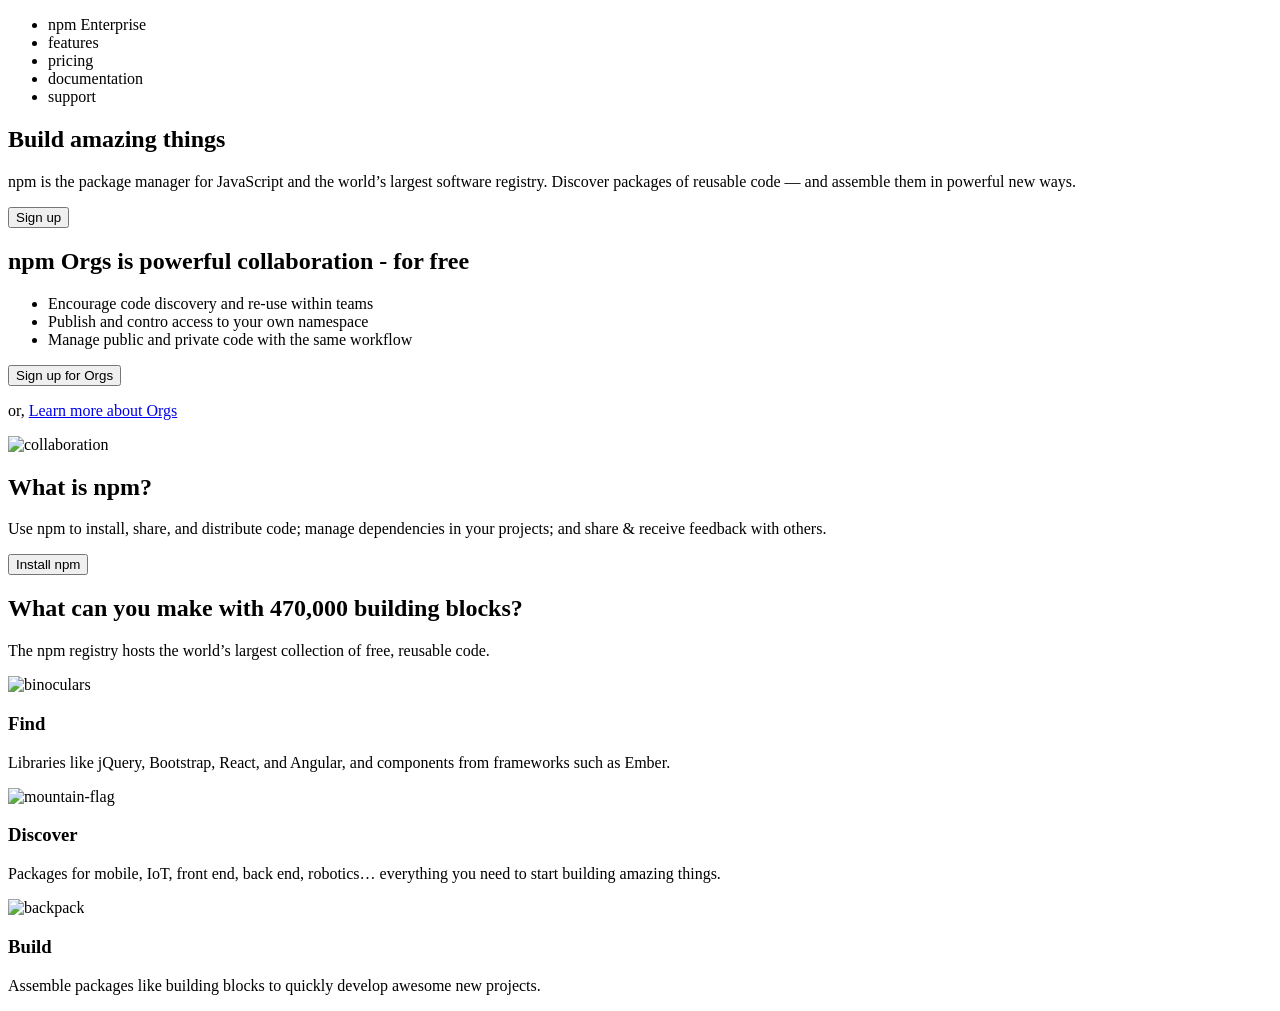
==== starter-code/index.html @ c3131a77 "HTML2 - Content Sections" ====
<!DOCTYPE html>
<html lang="en">
<head>
  <meta charset="UTF-8">
  <meta name="viewport" content="width=device-width, initial-scale=1.0">
  <meta http-equiv="X-UA-Compatible" content="ie=edge">
  <title>npm</title>
</head>
<body>
  <nav>
    <ul>
      <li>npm Enterprise</li>
      <li>features</li>
      <li>pricing</li>
      <li>documentation</li>
      <li>support</li>
    </ul>
  </nav>
  <header>
      <h2>Build amazing things</h2>
      <p>npm is the package manager for JavaScript and the world’s largest software registry. Discover packages of reusable code — and assemble them in powerful new ways.</p>
      <button href="#">Sign up</button>
  </header>
  <section id="section1">
      <h2>npm Orgs is powerful collaboration - for free</h2>
      <ul>
        <li>Encourage code discovery and re-use within teams</li>
        <li>Publish and contro access to your own namespace</li>
        <li>Manage public and private code with the same workflow</li>
      </ul>
      <button href="#">Sign up for Orgs</button>
      <p>or, <a href="#">Learn more about Orgs</a></p>
      <img src="images/collaboration.svg" alt="collaboration"/>
  </section>
  <section>
    <h2>What is npm?</h2>
    <p>Use npm to install, share, and distribute code; manage dependencies in your projects; and share & receive feedback with others.</p>
    <button href="">Install npm</button>
  </section>
  <section>
    <h2>What can you make with 470,000 building blocks?</h2>
    <p>The npm registry hosts the world’s largest collection of free, reusable code.</p>
    <div>
      <img src="images/binoculars.svg" alt="binoculars" />
      <h3>Find</h3>
      <p>Libraries like jQuery, Bootstrap, React, and Angular, and components from frameworks such as Ember.</p>
    </div>
    <div>
      <img src="images/mountain-flag.svg" alt="mountain-flag" />
      <h3>Discover</h3>
      <p>Packages for mobile, IoT, front end, back end, robotics… everything you need to start building amazing things.</p>
    </div>
    <div>
      <img src="images/backpack.svg" alt="backpack" />
      <h3>Build</h3>
      <p>Assemble packages like building blocks to quickly develop awesome new projects.</p>
    </div>
  </section>
</body>
</html>
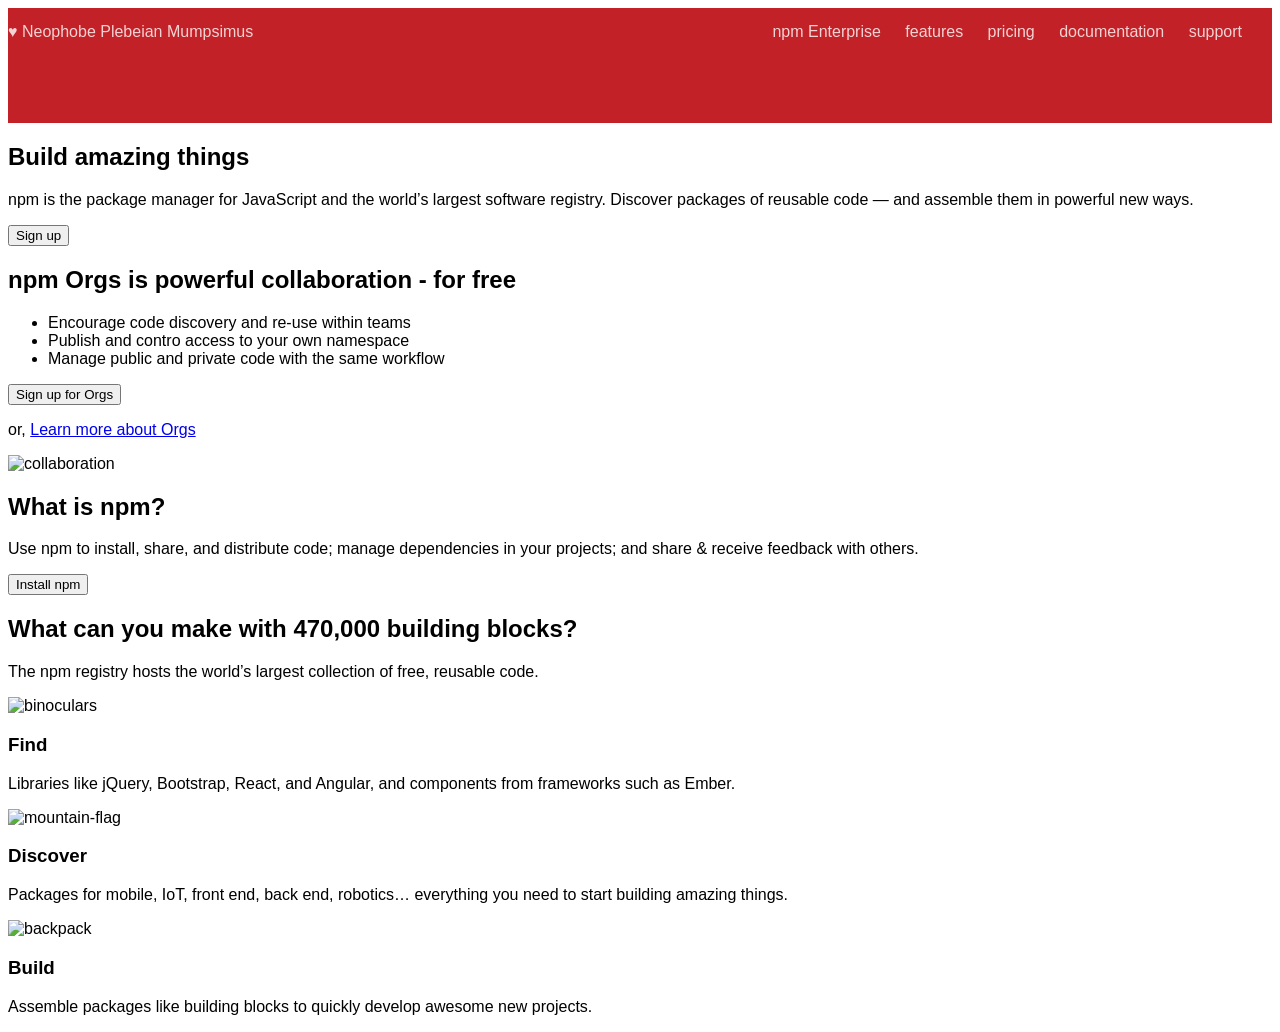
==== commit 1924a12f: "CSS2 - Navbar" ====
--- a/starter-code/index.html
+++ b/starter-code/index.html
@@ -4,16 +4,21 @@
   <meta charset="UTF-8">
   <meta name="viewport" content="width=device-width, initial-scale=1.0">
   <meta http-equiv="X-UA-Compatible" content="ie=edge">
+  <link rel="stylesheet" type="text/css" href="styles.css">
   <title>npm</title>
 </head>
 <body>
   <nav>
-    <ul>
-      <li>npm Enterprise</li>
-      <li>features</li>
-      <li>pricing</li>
-      <li>documentation</li>
-      <li>support</li>
+    <div class="top-left">
+      <a class="heart" href="#">♥︎</a>
+      <span class="acronym">Neophobe Plebeian Mumpsimus</span>
+    </div>
+    <ul class="top-links">
+      <li><a href="#">npm Enterprise</a></li>
+      <li><a href="#">features</a></li>
+      <li><a href="#">pricing</a></li>
+      <li><a href="#">documentation</a></li>
+      <li><a href="#">support</a></li>
     </ul>
   </nav>
   <header>
--- a/starter-code/styles.css
+++ b/starter-code/styles.css
@@ -0,0 +1,29 @@
+*{
+  font-family: "Open Sans", OpenSans, sans-serif;
+}
+
+
+/*** NAV **/
+nav {
+  background-color: #C12127;
+  color: rgba(255,255,255,0.8);
+  padding-top: 15px;
+  height: 100px;
+}
+nav a {
+  color: rgba(255,255,255,0.8);
+  text-decoration: none;
+}
+.top-links {
+  display: inline-block;
+  float: right;
+  padding: 0;
+  margin: 0 20px 0 0;
+}
+.top-links li {
+  display: inline-block;
+  margin: 0 10px;
+}
+.top-left{
+  float: left;
+}
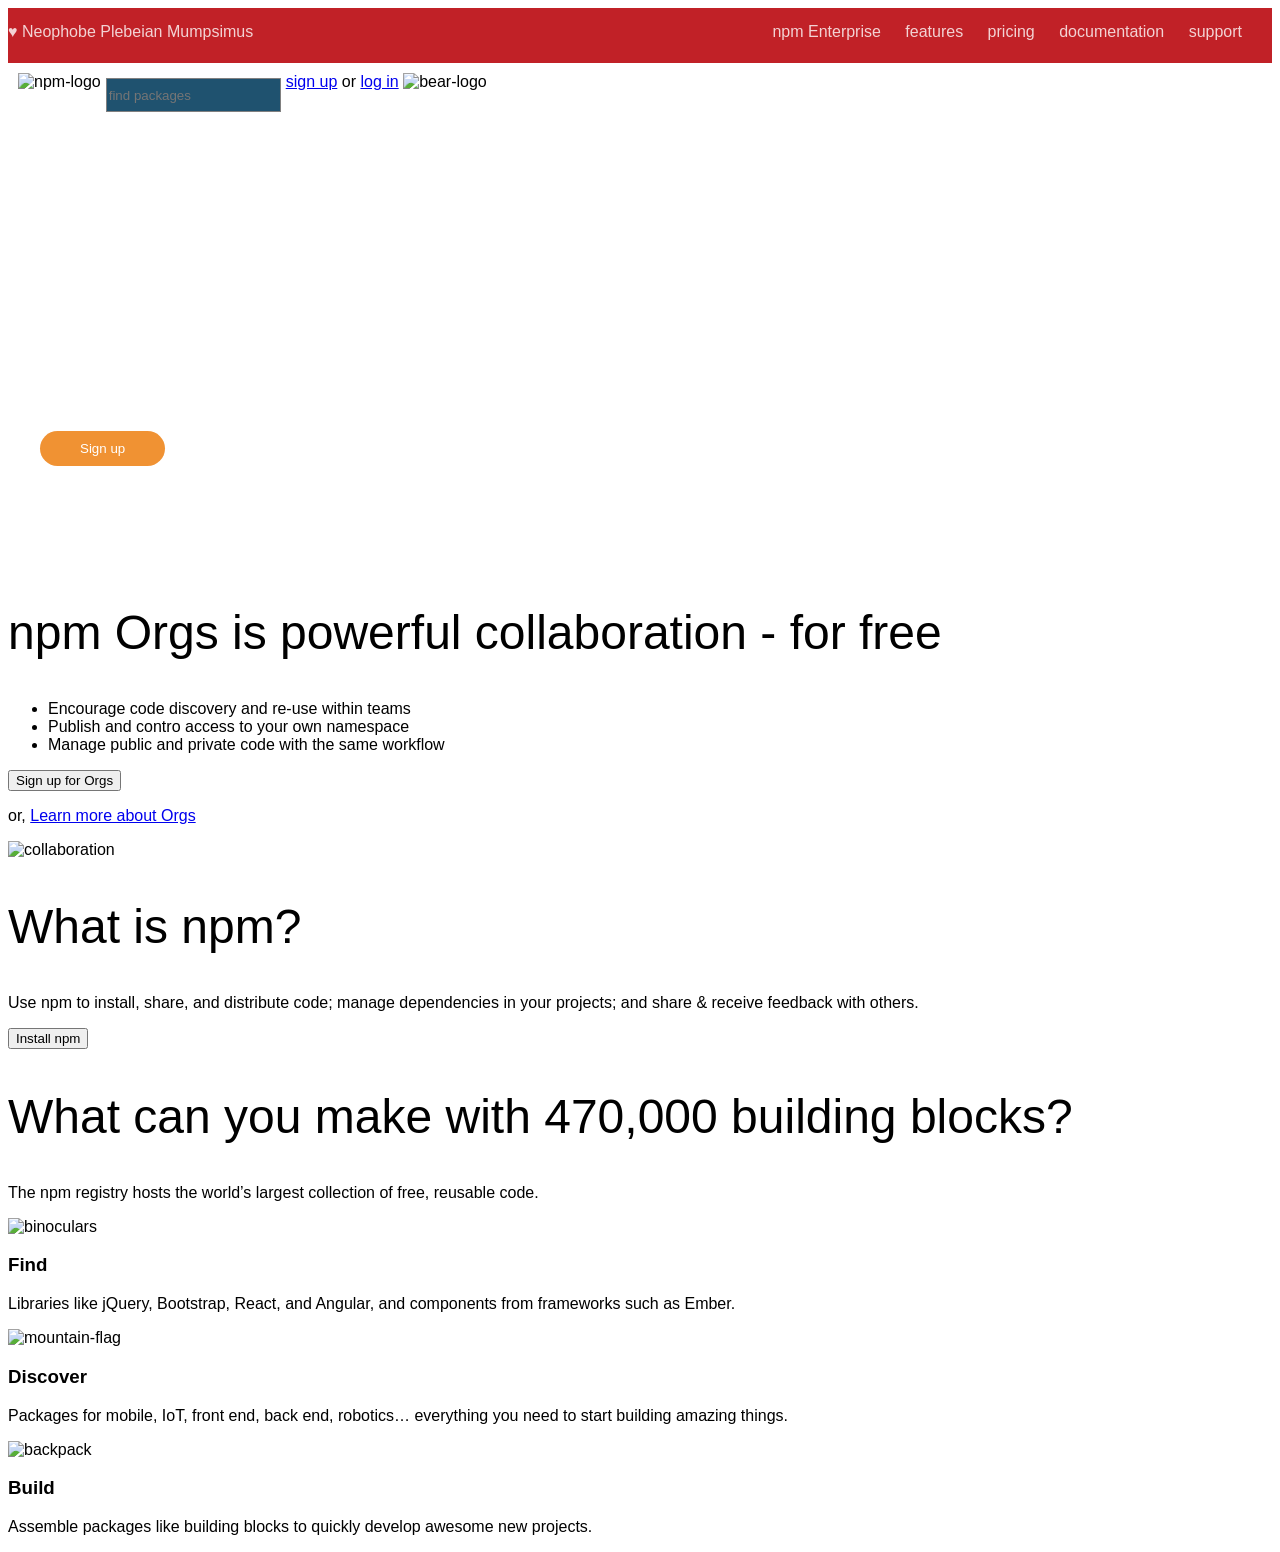
==== commit 0a02f2c7: "CSS3 - Header" ====
--- a/starter-code/index.html
+++ b/starter-code/index.html
@@ -22,9 +22,21 @@
     </ul>
   </nav>
   <header>
-      <h2>Build amazing things</h2>
-      <p>npm is the package manager for JavaScript and the world’s largest software registry. Discover packages of reusable code — and assemble them in powerful new ways.</p>
-      <button href="#">Sign up</button>
+    <div class="header-top">
+      <img class="logos" id="npm-logo" src="images/npm-logo.png" alt="npm-logo">
+      <input class="search-bar" type="text" placeholder="find packages" />
+      <div class="login-content">
+        <span><a href="#">sign up</a> or <a href="#">log in</a></span>
+        <img class="logos" id="bear-logo" src="images/bear-logo.png" alt="bear-logo" />
+      </div>
+    </div>
+    <div class="header-content">
+      <div class="header-text">
+        <h2>Build amazing things</h2>
+        <p>npm is the package manager for JavaScript and the world’s largest software registry. Discover packages of reusable code — and assemble them in powerful new ways.</p>
+        <button class="npm-button" href="#">Sign up</button>
+      </div>
+    </div>
   </header>
   <section id="section1">
       <h2>npm Orgs is powerful collaboration - for free</h2>
--- a/starter-code/styles.css
+++ b/starter-code/styles.css
@@ -1,14 +1,18 @@
+/*** GENERAL ***/
 *{
   font-family: "Open Sans", OpenSans, sans-serif;
 }
-
+h2{
+  font-size: 48px;
+  font-weight: 200;
+}
 
 /*** NAV **/
 nav {
   background-color: #C12127;
   color: rgba(255,255,255,0.8);
   padding-top: 15px;
-  height: 100px;
+  height: 40px;
 }
 nav a {
   color: rgba(255,255,255,0.8);
@@ -26,4 +30,47 @@
 }
 .top-left{
   float: left;
+}
+
+
+/*** HEADER ***/
+header{
+  background-image: url("images/city-scape.svg");
+}
+.header-top{
+  display: inline-block;
+  padding: 10px;
+}
+.header-content{
+  width: 1200px;
+  margin: 0 auto;
+  padding-top: 20px;
+  padding-bottom: 100px;
+  color: white;
+}
+.header-text{
+  max-width: 400px;
+}
+.npm-button{
+  background-color:rgb(240, 146, 51);
+  color: white;
+  padding: 10px 40px;
+  border: none;
+  border-radius: 30px;
+}
+.search-bar{
+  background-color: rgb(31, 82, 111);
+  border: 1px solid gray;
+  height: 30px;
+  margin: 5px;
+}
+.logos{
+  height: 50px;
+  width: auto;
+}
+#npm-logo{
+  float: left;
+}
+.login-content{
+  float: right;
 }
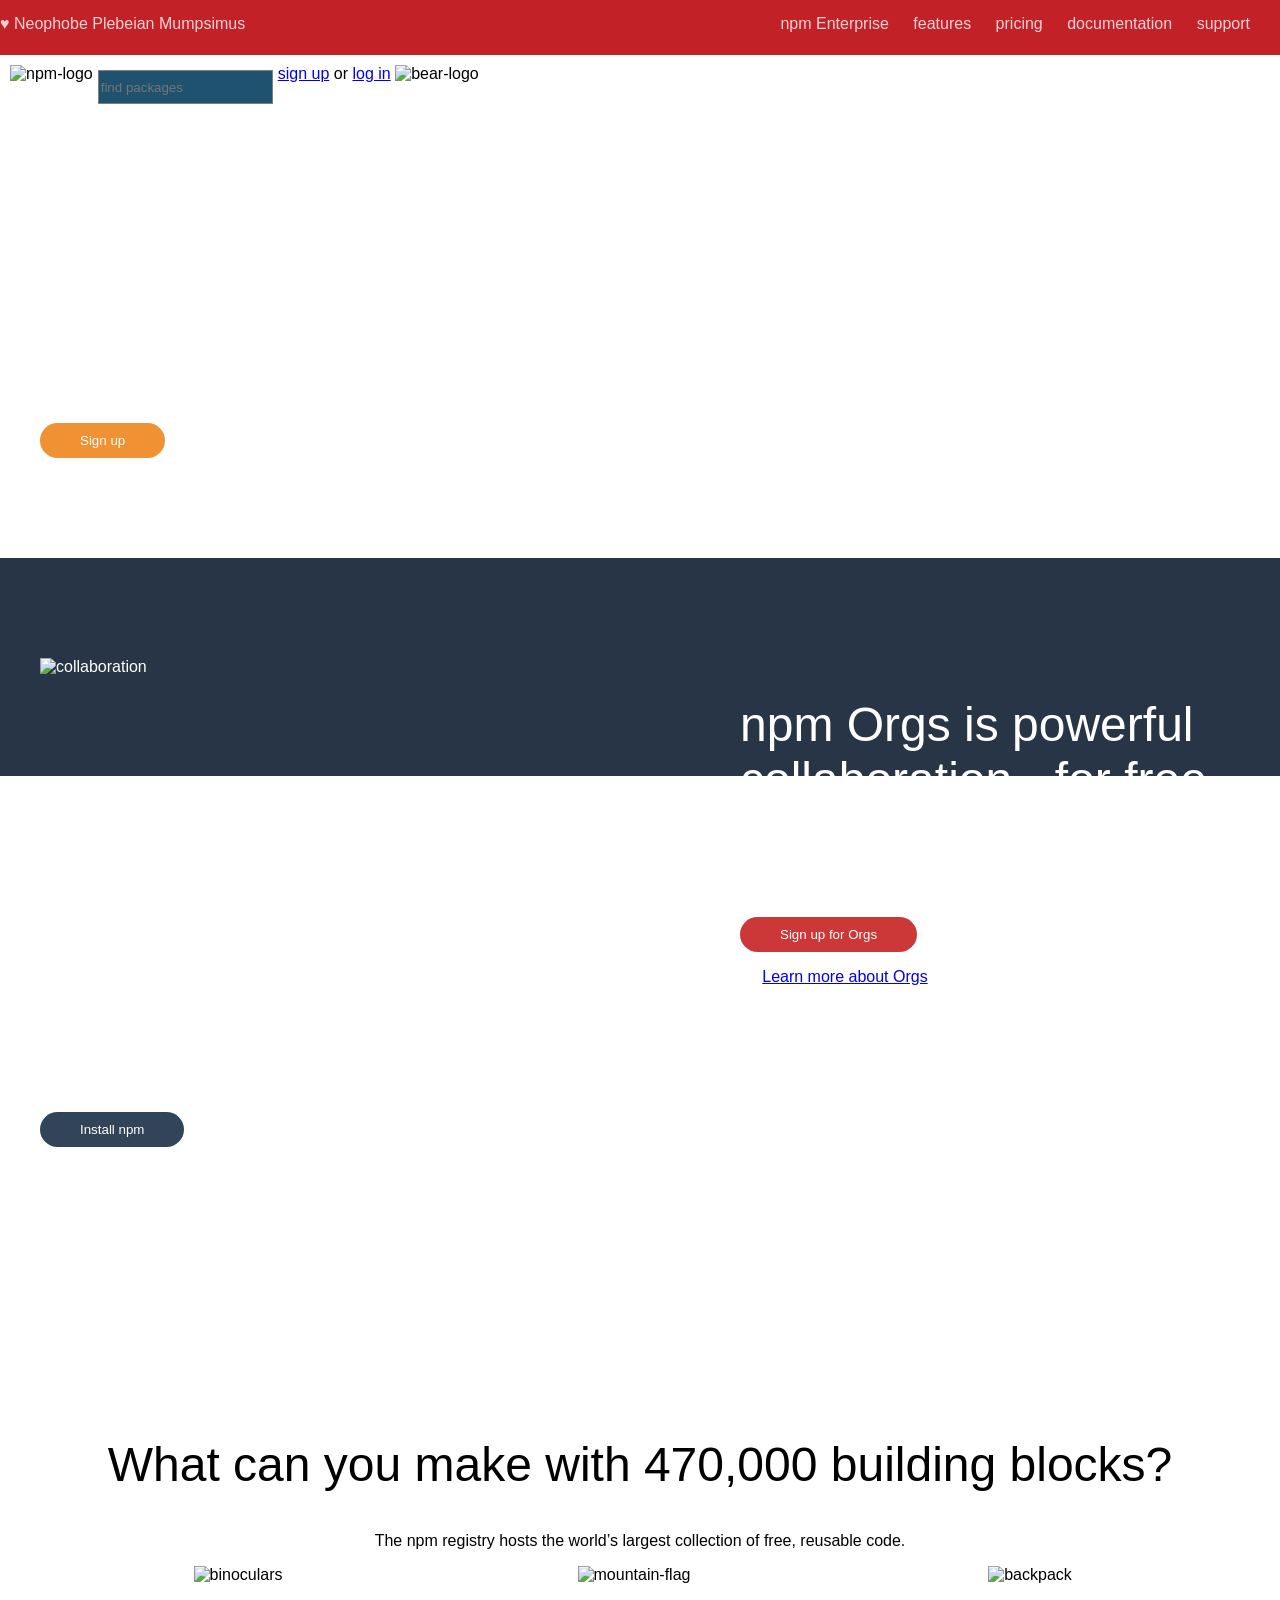
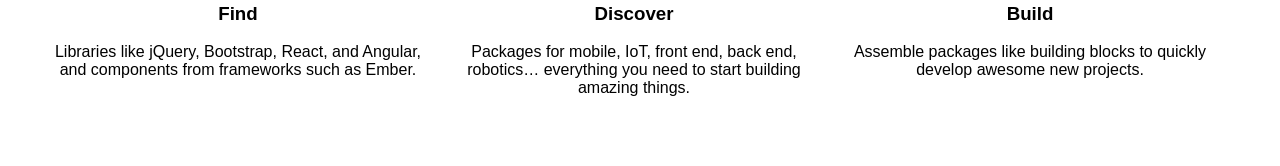
==== commit e9908d4f: "WIP: CSS4, CSS5, CSS6" ====
--- a/starter-code/index.html
+++ b/starter-code/index.html
@@ -34,43 +34,55 @@
       <div class="header-text">
         <h2>Build amazing things</h2>
         <p>npm is the package manager for JavaScript and the world’s largest software registry. Discover packages of reusable code — and assemble them in powerful new ways.</p>
-        <button class="npm-button" href="#">Sign up</button>
+        <button class="npm-button1" href="#">Sign up</button>
       </div>
     </div>
   </header>
   <section id="section1">
-      <h2>npm Orgs is powerful collaboration - for free</h2>
-      <ul>
-        <li>Encourage code discovery and re-use within teams</li>
-        <li>Publish and contro access to your own namespace</li>
-        <li>Manage public and private code with the same workflow</li>
-      </ul>
-      <button href="#">Sign up for Orgs</button>
-      <p>or, <a href="#">Learn more about Orgs</a></p>
-      <img src="images/collaboration.svg" alt="collaboration"/>
+    <div class="collab">
+        <img class="collab_image" src="images/collaboration.svg" alt="collaboration"/>
+      <div class="collab_content">
+        <h2>npm Orgs is powerful collaboration - for free</h2>
+        <ul>
+          <li>Encourage code discovery and re-use within teams</li>
+          <li>Publish and contro access to your own namespace</li>
+          <li>Manage public and private code with the same workflow</li>
+        </ul>
+        <button class="npm-button2" href="#">Sign up for Orgs</button>
+        <p>or, <a href="#">Learn more about Orgs</a></p>
+      </div>
+    </div>
   </section>
-  <section>
-    <h2>What is npm?</h2>
-    <p>Use npm to install, share, and distribute code; manage dependencies in your projects; and share & receive feedback with others.</p>
-    <button href="">Install npm</button>
+  <section id="section2">
+    <div class="section2-content">
+      <div class="section2-text">
+        <h2>What is npm?</h2>
+        <p>Use npm to install, share, and distribute code; manage dependencies in your projects; and share & receive feedback with others.</p>
+        <button class="npm-button3" href="">Install npm</button>
+      </div>
+    </div>
   </section>
-  <section>
-    <h2>What can you make with 470,000 building blocks?</h2>
-    <p>The npm registry hosts the world’s largest collection of free, reusable code.</p>
-    <div>
-      <img src="images/binoculars.svg" alt="binoculars" />
-      <h3>Find</h3>
-      <p>Libraries like jQuery, Bootstrap, React, and Angular, and components from frameworks such as Ember.</p>
+  <section id="section3">
+    <div class="section3-top">
+      <h2>What can you make with 470,000 building blocks?</h2>
+      <p>The npm registry hosts the world’s largest collection of free, reusable code.</p>
     </div>
-    <div>
-      <img src="images/mountain-flag.svg" alt="mountain-flag" />
-      <h3>Discover</h3>
-      <p>Packages for mobile, IoT, front end, back end, robotics… everything you need to start building amazing things.</p>
-    </div>
-    <div>
-      <img src="images/backpack.svg" alt="backpack" />
-      <h3>Build</h3>
-      <p>Assemble packages like building blocks to quickly develop awesome new projects.</p>
+    <div class="section3-content">
+      <div class="section-class">
+        <img src="images/binoculars.svg" alt="binoculars" />
+        <h3>Find</h3>
+        <p>Libraries like jQuery, Bootstrap, React, and Angular, and components from frameworks such as Ember.</p>
+      </div>
+      <div class="section-class">
+        <img src="images/mountain-flag.svg" alt="mountain-flag" />
+        <h3>Discover</h3>
+        <p>Packages for mobile, IoT, front end, back end, robotics… everything you need to start building amazing things.</p>
+      </div>
+      <div class="section-class">
+        <img src="images/backpack.svg" alt="backpack" />
+        <h3>Build</h3>
+        <p>Assemble packages like building blocks to quickly develop awesome new projects.</p>
+      </div>
     </div>
   </section>
 </body>
--- a/starter-code/styles.css
+++ b/starter-code/styles.css
@@ -5,6 +5,9 @@
 h2{
   font-size: 48px;
   font-weight: 200;
+}
+body{
+  margin: 0px;
 }
 
 /*** NAV **/
@@ -51,7 +54,7 @@
 .header-text{
   max-width: 400px;
 }
-.npm-button{
+.npm-button1{
   background-color:rgb(240, 146, 51);
   color: white;
   padding: 10px 40px;
@@ -73,4 +76,71 @@
 }
 .login-content{
   float: right;
-}+}
+
+
+#section1{
+  background-color: rgb(39, 53, 71);
+  padding: 50px 0;
+}
+.collab{
+  width: 1200px;
+  margin: 0 auto;
+  padding: 50px 0;
+  color: white;
+}
+.npm-button2{
+  background-color:rgb(203, 56, 55);
+  color: white;
+  padding: 10px 40px;
+  border: none;
+  border-radius: 30px;
+}
+.collab_content{
+ width: 500px;
+ float: right;
+}
+.collab_image{
+  height: 300px;
+}
+
+
+#section2{
+  background-image: url("images/forklift.svg");
+  background-size: cover;
+  padding: 150px 0;
+}
+.section2-content{
+  width: 1200px;
+  margin: 0 auto;
+  color: white;
+}
+.section2-text{
+  width: 500px;
+}
+.npm-button3{
+  background-color:rgb(49, 68, 88);
+  color: white;
+  padding: 10px 40px;
+  border: none;
+  border-radius: 30px;
+}
+
+#section3{
+  padding: 100px 0;
+  margin-bottom: 100px;
+}
+.section3-top{
+  width: 1200px;
+  margin: 0 auto;
+  text-align: center;
+}
+.section3-content{
+  width: 1200px;
+  margin: 0 auto;
+}
+.section-class{
+  width: 33%;
+  float: left;
+  text-align: center;
+}
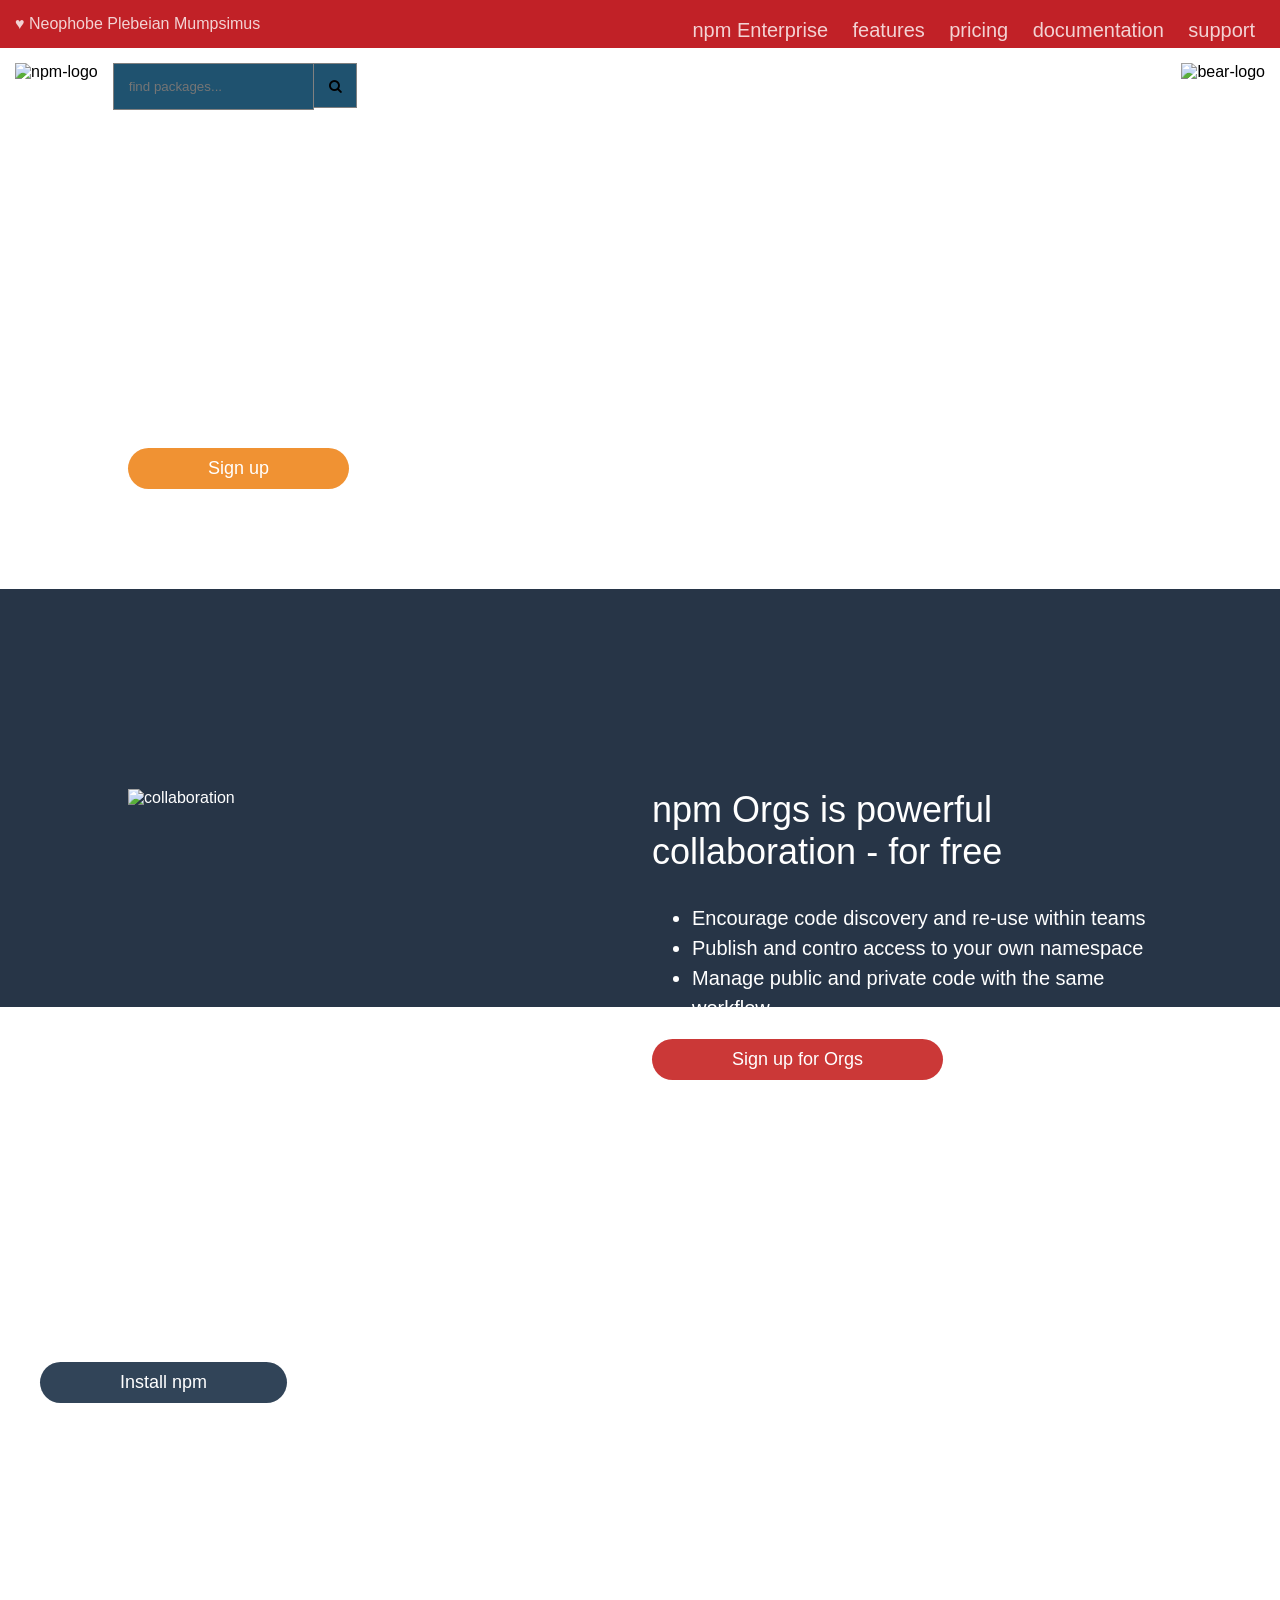
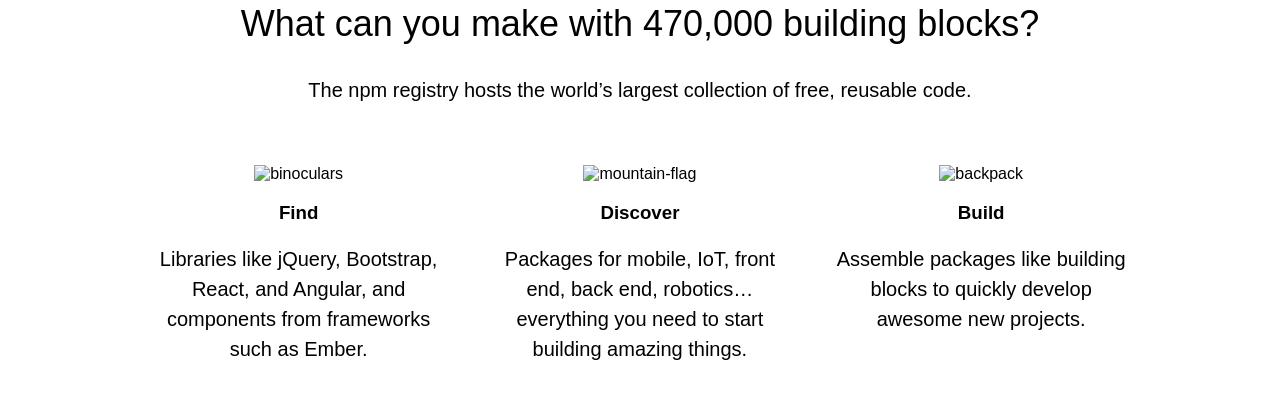
==== commit 5655693a: "WIP: almost done" ====
--- a/starter-code/index.html
+++ b/starter-code/index.html
@@ -1,12 +1,15 @@
 <!DOCTYPE html>
 <html lang="en">
+
 <head>
   <meta charset="UTF-8">
   <meta name="viewport" content="width=device-width, initial-scale=1.0">
   <meta http-equiv="X-UA-Compatible" content="ie=edge">
   <link rel="stylesheet" type="text/css" href="styles.css">
+  <link href='http://netdna.bootstrapcdn.com/font-awesome/4.0.3/css/font-awesome.css' rel='stylesheet' type='text/css'>
   <title>npm</title>
 </head>
+
 <body>
   <nav>
     <div class="top-left">
@@ -23,24 +26,35 @@
   </nav>
   <header>
     <div class="header-top">
-      <img class="logos" id="npm-logo" src="images/npm-logo.png" alt="npm-logo">
-      <input class="search-bar" type="text" placeholder="find packages" />
-      <div class="login-content">
-        <span><a href="#">sign up</a> or <a href="#">log in</a></span>
+      <div class="derclass">
+        <img class="logos" id="npm-logo" src="images/npm-logo.png" alt="npm-logo">
+      </div>
+
+      <div class="derclass">
+        <input class="search-bar" type="text" placeholder="find packages...">
+        <button class="search-bar-button" type="submit"><i class="fa fa-search"></i></button>
+      </div>
+
+      <div class="derclass2">
+        <span class="login-text"><a href="#">sign up</a> or <a href="#">log in</a></span>
         <img class="logos" id="bear-logo" src="images/bear-logo.png" alt="bear-logo" />
       </div>
     </div>
-    <div class="header-content">
-      <div class="header-text">
-        <h2>Build amazing things</h2>
-        <p>npm is the package manager for JavaScript and the world’s largest software registry. Discover packages of reusable code — and assemble them in powerful new ways.</p>
-        <button class="npm-button1" href="#">Sign up</button>
+    <div class="container">
+      <div class="header-content">
+        <div class="header-text">
+          <h2>Build amazing things</h2>
+          <p>npm is the package manager for JavaScript and the world’s largest software registry. Discover packages of
+            reusable code — and assemble them in powerful new ways.</p>
+          <button class="npm-button npm-button-orange" href="#">Sign up</button>
+        </div>
       </div>
     </div>
   </header>
+
   <section id="section1">
-    <div class="collab">
-        <img class="collab_image" src="images/collaboration.svg" alt="collaboration"/>
+    <div class="container">
+      <img class="collab_image" src="images/collaboration.svg" alt="collaboration" />
       <div class="collab_content">
         <h2>npm Orgs is powerful collaboration - for free</h2>
         <ul>
@@ -48,42 +62,47 @@
           <li>Publish and contro access to your own namespace</li>
           <li>Manage public and private code with the same workflow</li>
         </ul>
-        <button class="npm-button2" href="#">Sign up for Orgs</button>
+        <button class="npm-button npm-button-red" href="#">Sign up for Orgs</button>
         <p>or, <a href="#">Learn more about Orgs</a></p>
       </div>
     </div>
   </section>
   <section id="section2">
-    <div class="section2-content">
+    <div class="container section2-content">
       <div class="section2-text">
         <h2>What is npm?</h2>
-        <p>Use npm to install, share, and distribute code; manage dependencies in your projects; and share & receive feedback with others.</p>
-        <button class="npm-button3" href="">Install npm</button>
+        <p>Use npm to install, share, and distribute code; manage dependencies in your projects; and share & receive
+          feedback with others.</p>
+        <button class="npm-button npm-button-black" href="">Install npm</button>
       </div>
     </div>
   </section>
   <section id="section3">
-    <div class="section3-top">
-      <h2>What can you make with 470,000 building blocks?</h2>
-      <p>The npm registry hosts the world’s largest collection of free, reusable code.</p>
-    </div>
-    <div class="section3-content">
-      <div class="section-class">
-        <img src="images/binoculars.svg" alt="binoculars" />
-        <h3>Find</h3>
-        <p>Libraries like jQuery, Bootstrap, React, and Angular, and components from frameworks such as Ember.</p>
+    <div class="container">
+      <div class="section3-top">
+        <h2>What can you make with 470,000 building blocks?</h2>
+        <p>The npm registry hosts the world’s largest collection of free, reusable code.</p>
       </div>
-      <div class="section-class">
-        <img src="images/mountain-flag.svg" alt="mountain-flag" />
-        <h3>Discover</h3>
-        <p>Packages for mobile, IoT, front end, back end, robotics… everything you need to start building amazing things.</p>
-      </div>
-      <div class="section-class">
-        <img src="images/backpack.svg" alt="backpack" />
-        <h3>Build</h3>
-        <p>Assemble packages like building blocks to quickly develop awesome new projects.</p>
+      <div class="section3-content">
+        <div class="section-class">
+          <img src="images/binoculars.svg" alt="binoculars" />
+          <h3>Find</h3>
+          <p>Libraries like jQuery, Bootstrap, React, and Angular, and components from frameworks such as Ember.</p>
+        </div>
+        <div class="section-class">
+          <img src="images/mountain-flag.svg" alt="mountain-flag" />
+          <h3>Discover</h3>
+          <p>Packages for mobile, IoT, front end, back end, robotics… everything you need to start building amazing
+            things.</p>
+        </div>
+        <div class="section-class">
+          <img src="images/backpack.svg" alt="backpack" />
+          <h3>Build</h3>
+          <p>Assemble packages like building blocks to quickly develop awesome new projects.</p>
+        </div>
       </div>
     </div>
   </section>
+
 </body>
-</html>
+</html>
--- a/starter-code/styles.css
+++ b/starter-code/styles.css
@@ -5,17 +5,41 @@
 h2{
   font-size: 48px;
   font-weight: 200;
+  margin-top: 0px;
 }
 body{
   margin: 0px;
 }
+p, li{
+  line-height: 30px;
+  font-size: 20px;
+  font-weight: 200;
+}
+.npm-button{
+  color: white;
+  padding: 10px 80px;
+  border: none;
+  border-radius: 30px;
+  font-size: 18px;
+  font-weight: 200;
+}
+a{
+  text-decoration: none;
+  color:white;
+}
+.container{
+  width: 1024px;
+  margin: 0 auto;
+}
+
+
 
 /*** NAV **/
 nav {
   background-color: #C12127;
   color: rgba(255,255,255,0.8);
-  padding-top: 15px;
-  height: 40px;
+  padding: 15px;
+  height: 18px;
 }
 nav a {
   color: rgba(255,255,255,0.8);
@@ -25,7 +49,7 @@
   display: inline-block;
   float: right;
   padding: 0;
-  margin: 0 20px 0 0;
+  margin: 0;
 }
 .top-links li {
   display: inline-block;
@@ -34,113 +58,160 @@
 .top-left{
   float: left;
 }
+
 
 
 /*** HEADER ***/
 header{
   background-image: url("images/city-scape.svg");
 }
+
+/*** HEADER TOP ***/
+
 .header-top{
-  display: inline-block;
-  padding: 10px;
-}
-.header-content{
-  width: 1200px;
-  margin: 0 auto;
-  padding-top: 20px;
-  padding-bottom: 100px;
-  color: white;
-}
-.header-text{
-  max-width: 400px;
-}
-.npm-button1{
-  background-color:rgb(240, 146, 51);
-  color: white;
-  padding: 10px 40px;
-  border: none;
-  border-radius: 30px;
+  padding: 15px;
 }
 .search-bar{
   background-color: rgb(31, 82, 111);
   border: 1px solid gray;
-  height: 30px;
-  margin: 5px;
+  padding: 15px;
 }
 .logos{
   height: 50px;
   width: auto;
 }
 #npm-logo{
-  float: left;
-}
-.login-content{
+  float:left;
+  padding-right: 15px;
+}
+.header-top1{
+  display: inline-block;
+}
+.header-top2{
+  display: inline-block;
   float: right;
 }
-
-
-#section1{
-  background-color: rgb(39, 53, 71);
-  padding: 50px 0;
-}
-.collab{
-  width: 1200px;
-  margin: 0 auto;
-  padding: 50px 0;
-  color: white;
-}
-.npm-button2{
-  background-color:rgb(203, 56, 55);
-  color: white;
-  padding: 10px 40px;
-  border: none;
-  border-radius: 30px;
-}
-.collab_content{
- width: 500px;
- float: right;
-}
-.collab_image{
-  height: 300px;
-}
-
-
-#section2{
-  background-image: url("images/forklift.svg");
-  background-size: cover;
-  padding: 150px 0;
-}
-.section2-content{
-  width: 1200px;
-  margin: 0 auto;
-  color: white;
-}
-.section2-text{
-  width: 500px;
-}
-.npm-button3{
-  background-color:rgb(49, 68, 88);
-  color: white;
-  padding: 10px 40px;
-  border: none;
-  border-radius: 30px;
-}
-
-#section3{
-  padding: 100px 0;
-  margin-bottom: 100px;
-}
-.section3-top{
-  width: 1200px;
-  margin: 0 auto;
-  text-align: center;
-}
-.section3-content{
-  width: 1200px;
-  margin: 0 auto;
-}
-.section-class{
-  width: 33%;
-  float: left;
-  text-align: center;
-}
+.derclass{
+    float:left;
+  }
+.derclass2{
+  display: table;
+    float:right;
+  }
+  .login-text{
+    display: table-cell; 
+    vertical-align: middle; 
+    text-align: center;
+  }
+  .login-text{
+    padding-right: 10px;
+  }
+  .login-text, .login-text a{
+    color: white;
+    text-decoration: none;
+  }
+  .derclass:after{
+    clear:both;
+  }
+.search-bar-button{
+  height: 45px;
+  background-color: rgb(31, 82, 111);
+  border: 1px solid grey;
+  border-left: 0px;
+  padding: 15px;
+  float: right;
+}
+
+
+
+  /*** Header content ***/
+  .header-content{
+    padding-top: 80px;
+    padding-bottom: 100px;
+    color: white;
+
+  }
+  .header-text{
+    max-width: 400px;
+  }
+  .npm-button1{
+    background-color:rgb(240, 146, 51);
+    color: white;
+    padding: 10px 80px;
+    border: none;
+    border-radius: 30px;
+    font-size: 18px;
+    font-weight: 200;
+  }
+  .npm-button-orange{
+    background-color:rgb(240, 146, 51);
+  }
+
+
+  /*** SECTION 1 ***/
+  #section1{
+    background-color: rgb(39, 53, 71);
+    padding: 50px 0;
+    color: white;
+    padding: 200px 0;
+  }
+  .npm-button-red{
+    background-color:rgb(203, 56, 55);
+  }
+  .collab_content{
+   width: 500px;
+   float: right;
+
+  }
+  .collab_content h2{
+    font-size: 36px;
+   }
+
+  .collab_image{
+    height: 266px;
+  }
+
+  /*** SECTION 2 ***/
+  #section2{
+    background-image: url("images/forklift.svg");
+    background-size: cover;
+    padding: 150px 0;
+  }
+  .section2-content{
+    width: 1200px;
+    margin: 0 auto;
+    color: white;
+  }
+  .section2-text{
+    width: 500px;
+  }
+  .npm-button-black{
+    background-color:rgb(49, 68, 88);
+  }
+
+  /*** SECTION 3 ***/
+  #section3{
+    padding: 50px 0;
+    margin-bottom: 100px;
+    color: black;
+  }
+  #section3 h2{
+    font-size: 36px;
+  }
+  .section3-top{
+    text-align: center;
+    margin-bottom: 40px;
+  }
+
+  .section-class{
+    width: 29.33%;
+    padding: 1%;
+    margin: 1%;
+    float: left;
+    text-align: center;
+  }
+
+  .section-class img{
+    width: 100px;
+    height: 100px;
+  }
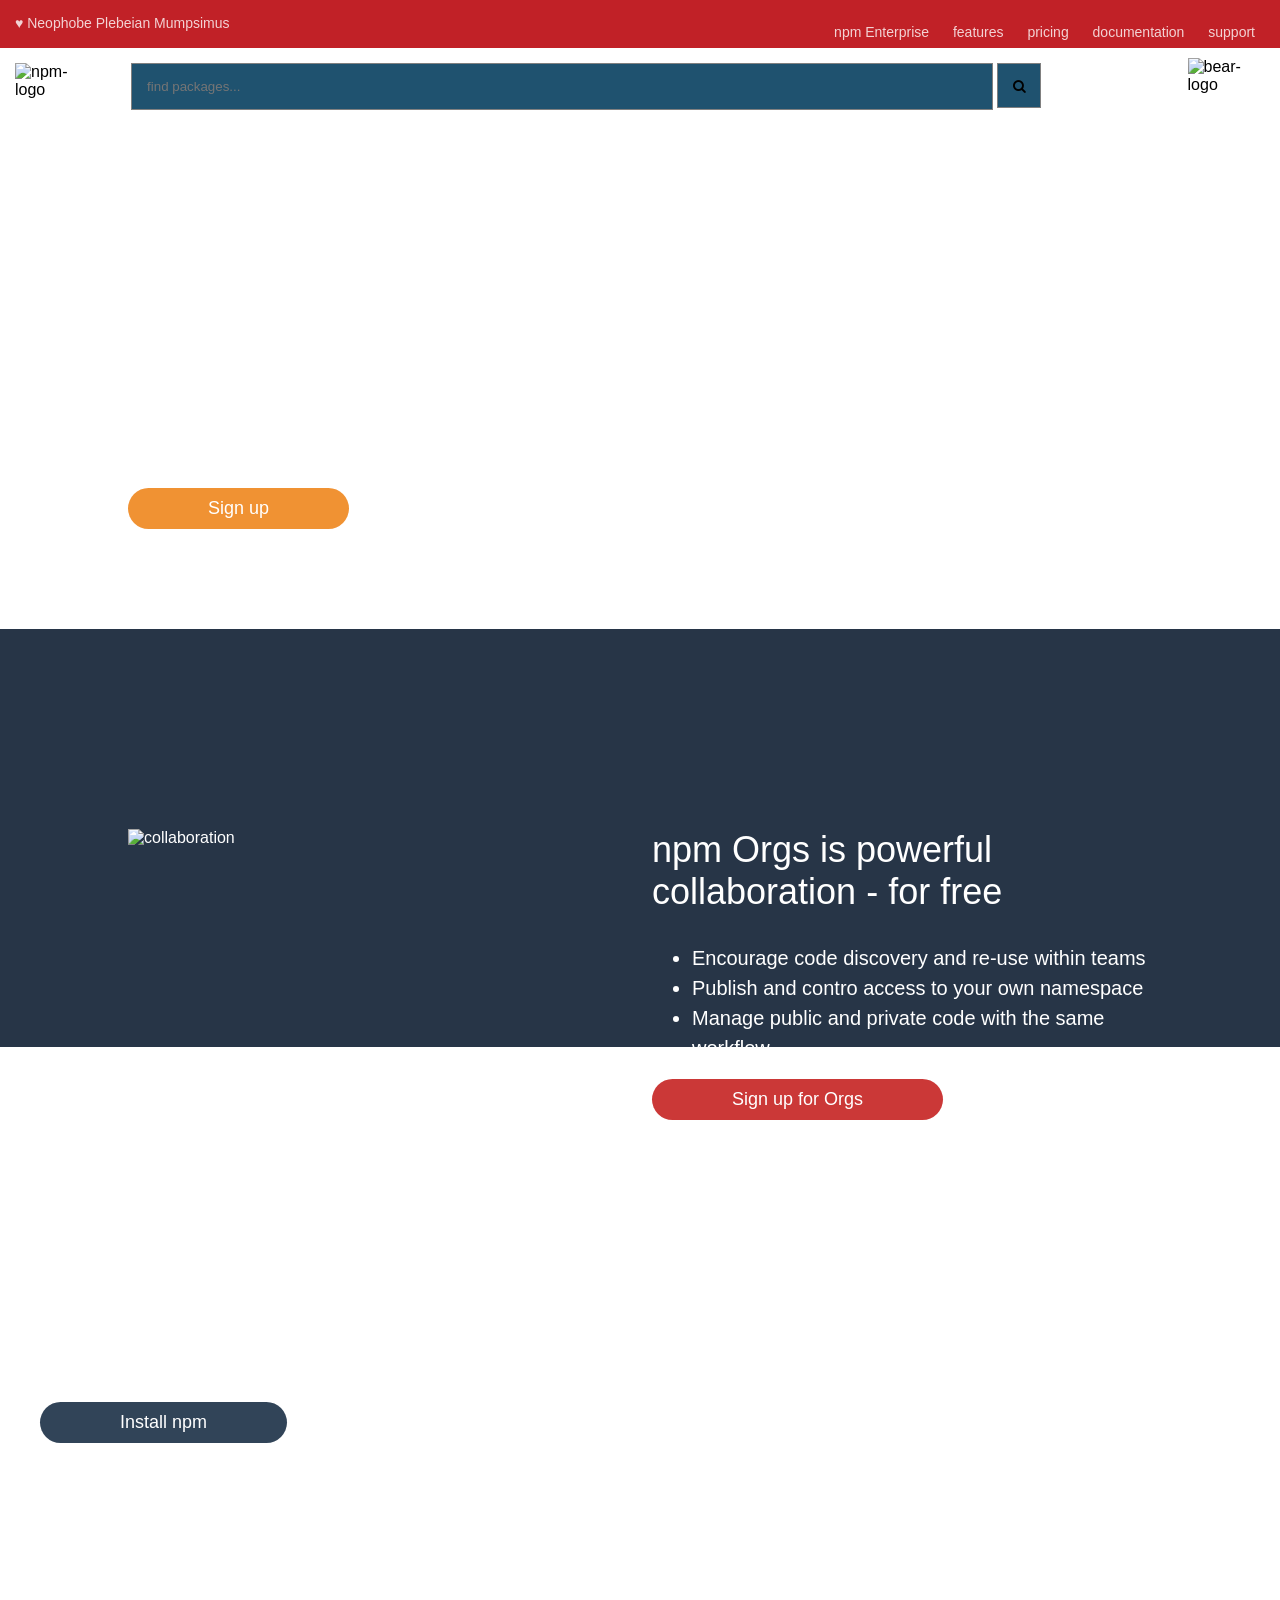
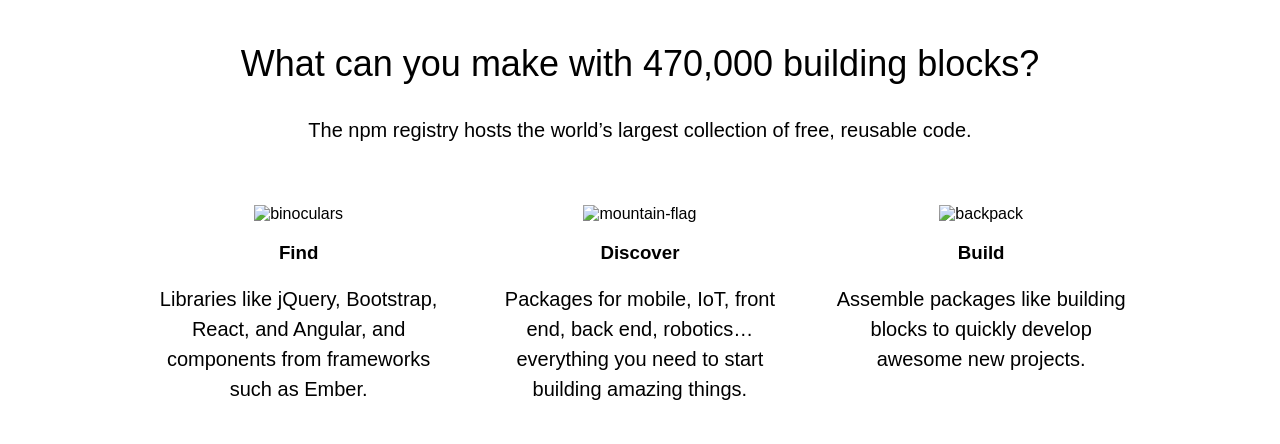
==== commit 268b8481: "improve with flexbox" ====
--- a/starter-code/index.html
+++ b/starter-code/index.html
@@ -23,19 +23,18 @@
       <li><a href="#">documentation</a></li>
       <li><a href="#">support</a></li>
     </ul>
+    <div style="clear: both;"></div>
   </nav>
   <header>
     <div class="header-top">
-      <div class="derclass">
+      <div class="ht1">
         <img class="logos" id="npm-logo" src="images/npm-logo.png" alt="npm-logo">
       </div>
-
-      <div class="derclass">
+      <div class="ht2">
         <input class="search-bar" type="text" placeholder="find packages...">
         <button class="search-bar-button" type="submit"><i class="fa fa-search"></i></button>
       </div>
-
-      <div class="derclass2">
+      <div class="ht3">
         <span class="login-text"><a href="#">sign up</a> or <a href="#">log in</a></span>
         <img class="logos" id="bear-logo" src="images/bear-logo.png" alt="bear-logo" />
       </div>
--- a/starter-code/styles.css
+++ b/starter-code/styles.css
@@ -41,9 +41,13 @@
   padding: 15px;
   height: 18px;
 }
+nav, .top-links li a {
+  font-size: 14px;
+}
 nav a {
   color: rgba(255,255,255,0.8);
   text-decoration: none;
+
 }
 .top-links {
   display: inline-block;
@@ -75,29 +79,32 @@
   background-color: rgb(31, 82, 111);
   border: 1px solid gray;
   padding: 15px;
+  width: 90%;
 }
 .logos{
   height: 50px;
   width: auto;
 }
-#npm-logo{
-  float:left;
+#npm-logo{ 
   padding-right: 15px;
 }
-.header-top1{
-  display: inline-block;
-}
-.header-top2{
-  display: inline-block;
-  float: right;
-}
-.derclass{
-    float:left;
-  }
-.derclass2{
-  display: table;
-    float:right;
-  }
+.header-top {
+  display: flex;
+  justify-content: space-around;
+  height: 40px;
+}
+.ht1{
+  flex: 1;
+  }
+.ht2{
+  flex-grow: 7;
+  padding: 0 20px;
+  }
+.ht3{
+  flex: 2;
+  display: flex;
+  align-items:center;
+}
   .login-text{
     display: table-cell; 
     vertical-align: middle; 
@@ -110,16 +117,11 @@
     color: white;
     text-decoration: none;
   }
-  .derclass:after{
-    clear:both;
-  }
 .search-bar-button{
   height: 45px;
   background-color: rgb(31, 82, 111);
   border: 1px solid grey;
-  border-left: 0px;
-  padding: 15px;
-  float: right;
+  padding: 15px;
 }
 
 
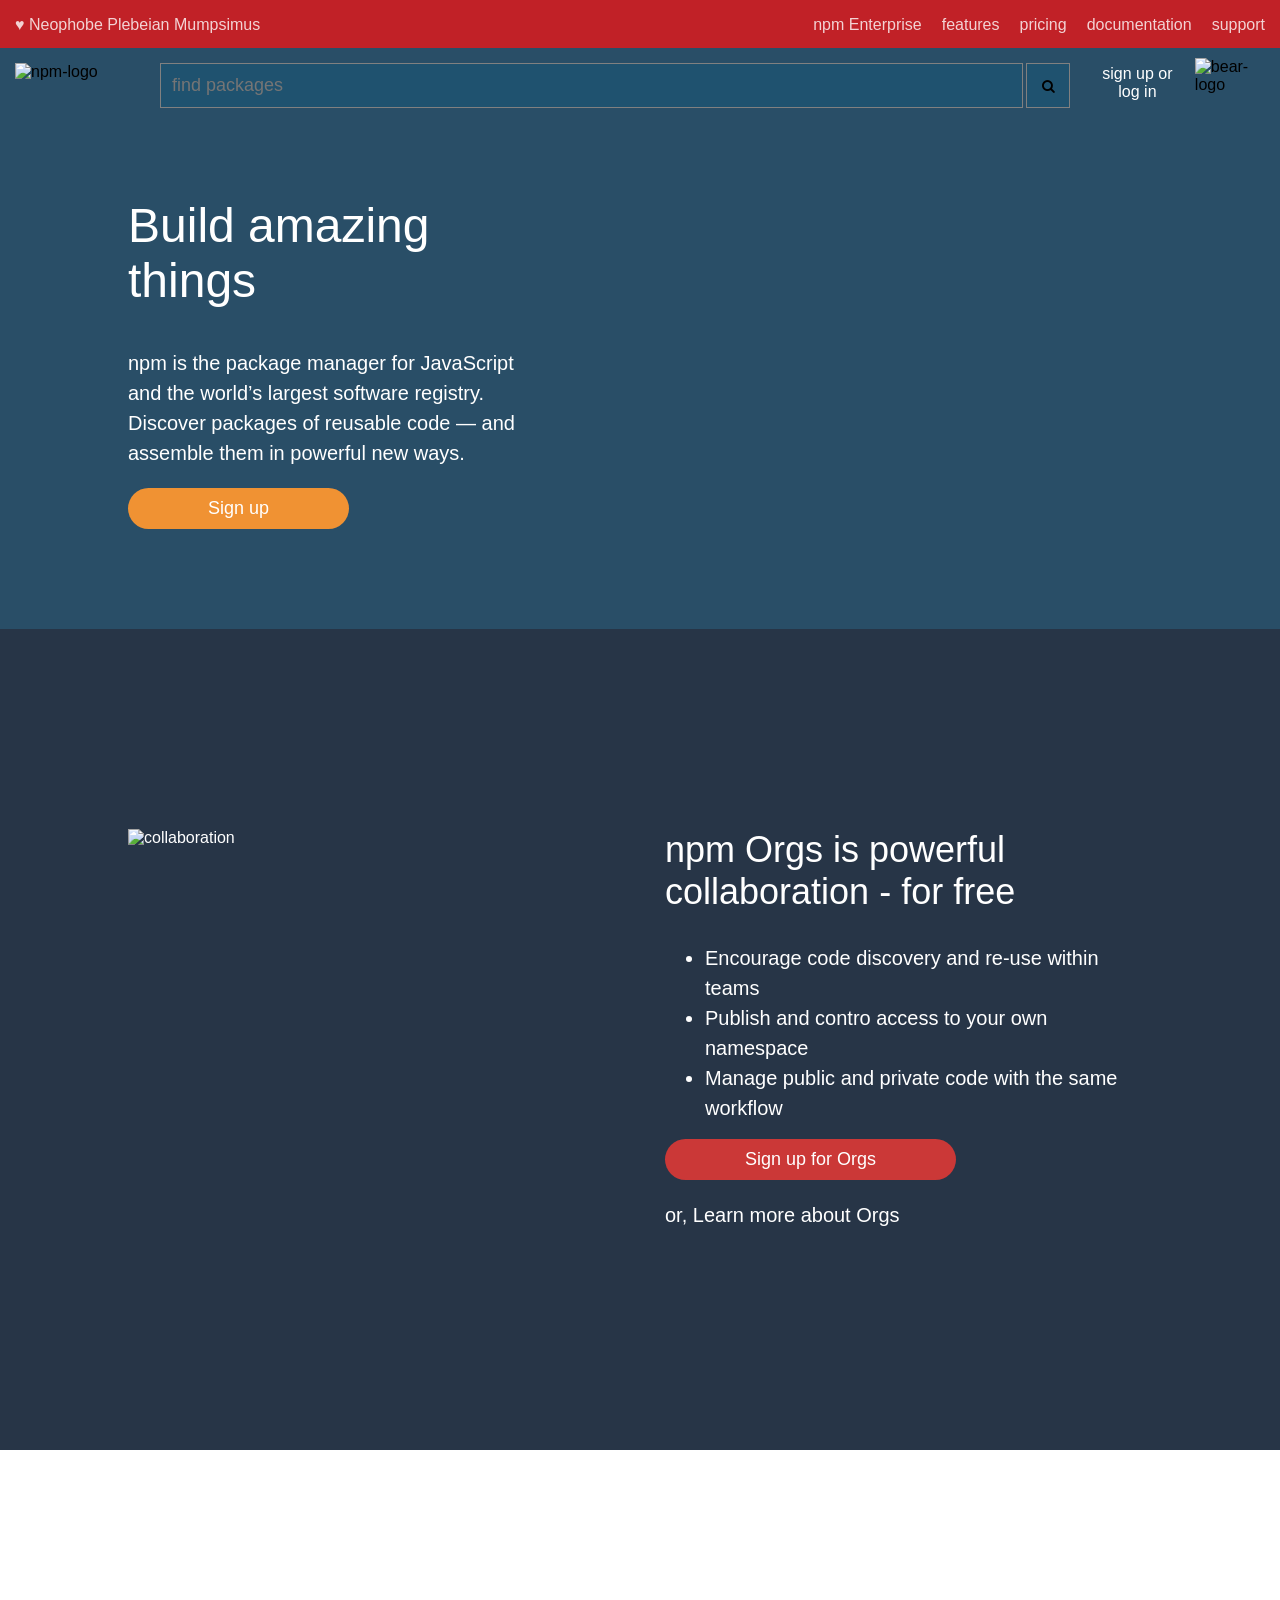
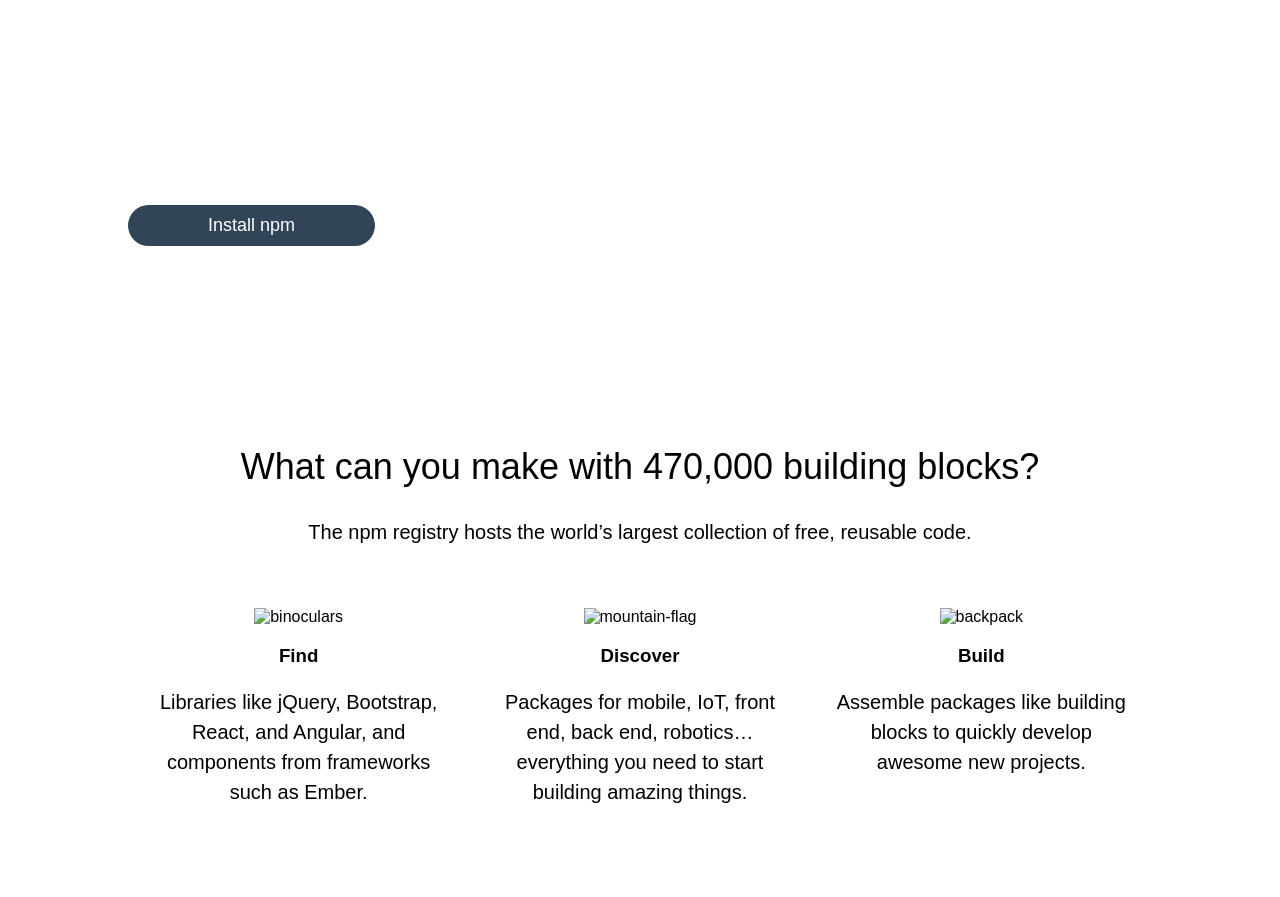
==== commit 0b565471: "improve and shrink code" ====
--- a/starter-code/index.html
+++ b/starter-code/index.html
@@ -1,40 +1,41 @@
 <!DOCTYPE html>
 <html lang="en">
-
 <head>
   <meta charset="UTF-8">
   <meta name="viewport" content="width=device-width, initial-scale=1.0">
   <meta http-equiv="X-UA-Compatible" content="ie=edge">
   <link rel="stylesheet" type="text/css" href="styles.css">
+  <link rel="shortcut icon" href="images/bear-logo.png"/>
   <link href='http://netdna.bootstrapcdn.com/font-awesome/4.0.3/css/font-awesome.css' rel='stylesheet' type='text/css'>
   <title>npm</title>
 </head>
-
 <body>
   <nav>
-    <div class="top-left">
+    <div class="top-nav-left">
       <a class="heart" href="#">♥︎</a>
       <span class="acronym">Neophobe Plebeian Mumpsimus</span>
     </div>
-    <ul class="top-links">
-      <li><a href="#">npm Enterprise</a></li>
-      <li><a href="#">features</a></li>
-      <li><a href="#">pricing</a></li>
-      <li><a href="#">documentation</a></li>
-      <li><a href="#">support</a></li>
-    </ul>
+    <div class="top-nav-right">
+      <ul>
+        <li><a href="#">npm Enterprise</a></li>
+        <li><a href="#">features</a></li>
+        <li><a href="#">pricing</a></li>
+        <li><a href="#">documentation</a></li>
+        <li><a href="#">support</a></li>
+      </ul>
+    </div>
     <div style="clear: both;"></div>
   </nav>
   <header>
     <div class="header-top">
-      <div class="ht1">
+      <div class="ht-part1">
         <img class="logos" id="npm-logo" src="images/npm-logo.png" alt="npm-logo">
       </div>
-      <div class="ht2">
-        <input class="search-bar" type="text" placeholder="find packages...">
+      <div class="ht-part2">
+        <input class="search-bar" type="text" placeholder="find packages">
         <button class="search-bar-button" type="submit"><i class="fa fa-search"></i></button>
       </div>
-      <div class="ht3">
+      <div class="ht-part3">
         <span class="login-text"><a href="#">sign up</a> or <a href="#">log in</a></span>
         <img class="logos" id="bear-logo" src="images/bear-logo.png" alt="bear-logo" />
       </div>
@@ -53,8 +54,10 @@
 
   <section id="section1">
     <div class="container">
-      <img class="collab_image" src="images/collaboration.svg" alt="collaboration" />
-      <div class="collab_content">
+      <div class="s1-image">
+          <img src="images/collaboration.svg" alt="collaboration" />
+      </div>
+      <div class="s1-content">
         <h2>npm Orgs is powerful collaboration - for free</h2>
         <ul>
           <li>Encourage code discovery and re-use within teams</li>
@@ -67,8 +70,8 @@
     </div>
   </section>
   <section id="section2">
-    <div class="container section2-content">
-      <div class="section2-text">
+    <div class="container">
+      <div class="s2-content">
         <h2>What is npm?</h2>
         <p>Use npm to install, share, and distribute code; manage dependencies in your projects; and share & receive
           feedback with others.</p>
@@ -78,23 +81,23 @@
   </section>
   <section id="section3">
     <div class="container">
-      <div class="section3-top">
+      <div class="s3-top">
         <h2>What can you make with 470,000 building blocks?</h2>
         <p>The npm registry hosts the world’s largest collection of free, reusable code.</p>
       </div>
-      <div class="section3-content">
-        <div class="section-class">
+      <div class="s3-content">
+        <div class="s3-text">
           <img src="images/binoculars.svg" alt="binoculars" />
           <h3>Find</h3>
           <p>Libraries like jQuery, Bootstrap, React, and Angular, and components from frameworks such as Ember.</p>
         </div>
-        <div class="section-class">
+        <div class="s3-text">
           <img src="images/mountain-flag.svg" alt="mountain-flag" />
           <h3>Discover</h3>
           <p>Packages for mobile, IoT, front end, back end, robotics… everything you need to start building amazing
             things.</p>
         </div>
-        <div class="section-class">
+        <div class="s3-text">
           <img src="images/backpack.svg" alt="backpack" />
           <h3>Build</h3>
           <p>Assemble packages like building blocks to quickly develop awesome new projects.</p>
@@ -102,6 +105,5 @@
       </div>
     </div>
   </section>
-
 </body>
 </html>
--- a/starter-code/styles.css
+++ b/starter-code/styles.css
@@ -1,19 +1,28 @@
 /*** GENERAL ***/
 *{
   font-family: "Open Sans", OpenSans, sans-serif;
+}
+body{
+  margin: 0px;
 }
 h2{
   font-size: 48px;
   font-weight: 200;
   margin-top: 0px;
 }
-body{
-  margin: 0px;
-}
 p, li{
   line-height: 30px;
   font-size: 20px;
   font-weight: 200;
+}
+a{
+  text-decoration: none;
+  color:white;
+}
+.container{
+  max-width: 1024px;
+  margin: 0 auto;
+  padding: 0 20px;
 }
 .npm-button{
   color: white;
@@ -23,16 +32,6 @@
   font-size: 18px;
   font-weight: 200;
 }
-a{
-  text-decoration: none;
-  color:white;
-}
-.container{
-  width: 1024px;
-  margin: 0 auto;
-}
-
-
 
 /*** NAV **/
 nav {
@@ -40,180 +39,178 @@
   color: rgba(255,255,255,0.8);
   padding: 15px;
   height: 18px;
-}
-nav, .top-links li a {
-  font-size: 14px;
+  line-height: 20px;
+  display: flex;
 }
 nav a {
   color: rgba(255,255,255,0.8);
   text-decoration: none;
-
-}
-.top-links {
-  display: inline-block;
-  float: right;
+}
+.top-nav-left {
+  flex: 1;
+}
+.top-nav-right ul{
+  margin: 0;
   padding: 0;
-  margin: 0;
-}
-.top-links li {
-  display: inline-block;
-  margin: 0 10px;
-}
-.top-left{
-  float: left;
-}
-
-
+  justify-content: space-between;
+  display: flex;
+}
+.top-nav-right li {
+  padding: 0px 10px;
+  list-style: none;
+  font-size: 16px;
+  line-height: 20px;
+}
+.top-nav-right ul > li:first-child{
+  padding-left: 0px;
+}
+.top-nav-right ul > li:last-child{
+  padding-right: 0px;
+}
+@media screen and (max-width: 768px) {
+    .top-nav-left {
+      display: none;
+    }
+  }
 
 /*** HEADER ***/
 header{
   background-image: url("images/city-scape.svg");
-}
-
-/*** HEADER TOP ***/
-
+  background-color: #294E67;
+}
+
+/*-- HEADER TOP --*/
 .header-top{
   padding: 15px;
+  display: flex;
+  justify-content: space-around;
+  height: 40px;
 }
 .search-bar{
   background-color: rgb(31, 82, 111);
   border: 1px solid gray;
-  padding: 15px;
-  width: 90%;
-}
-.logos{
-  height: 50px;
-  width: auto;
-}
-#npm-logo{ 
-  padding-right: 15px;
-}
-.header-top {
-  display: flex;
-  justify-content: space-around;
-  height: 40px;
-}
-.ht1{
-  flex: 1;
-  }
-.ht2{
-  flex-grow: 7;
-  padding: 0 20px;
-  }
-.ht3{
-  flex: 2;
-  display: flex;
-  align-items:center;
-}
-  .login-text{
-    display: table-cell; 
-    vertical-align: middle; 
-    text-align: center;
-  }
-  .login-text{
-    padding-right: 10px;
-  }
-  .login-text, .login-text a{
-    color: white;
-    text-decoration: none;
-  }
+  padding: 11px 0;
+  padding-left: 11px;
+  font-size: 18px;
+  width: calc(100% - 60px);;
+}
 .search-bar-button{
   height: 45px;
   background-color: rgb(31, 82, 111);
   border: 1px solid grey;
   padding: 15px;
-}
-
-
-
-  /*** Header content ***/
-  .header-content{
-    padding-top: 80px;
-    padding-bottom: 100px;
-    color: white;
-
-  }
-  .header-text{
-    max-width: 400px;
-  }
-  .npm-button1{
-    background-color:rgb(240, 146, 51);
-    color: white;
-    padding: 10px 80px;
-    border: none;
-    border-radius: 30px;
-    font-size: 18px;
-    font-weight: 200;
-  }
-  .npm-button-orange{
-    background-color:rgb(240, 146, 51);
-  }
-
-
-  /*** SECTION 1 ***/
-  #section1{
-    background-color: rgb(39, 53, 71);
-    padding: 50px 0;
-    color: white;
-    padding: 200px 0;
-  }
-  .npm-button-red{
-    background-color:rgb(203, 56, 55);
-  }
-  .collab_content{
-   width: 500px;
-   float: right;
-
-  }
-  .collab_content h2{
-    font-size: 36px;
-   }
-
-  .collab_image{
-    height: 266px;
-  }
-
-  /*** SECTION 2 ***/
-  #section2{
-    background-image: url("images/forklift.svg");
-    background-size: cover;
-    padding: 150px 0;
-  }
-  .section2-content{
-    width: 1200px;
-    margin: 0 auto;
-    color: white;
-  }
-  .section2-text{
-    width: 500px;
-  }
-  .npm-button-black{
-    background-color:rgb(49, 68, 88);
-  }
-
-  /*** SECTION 3 ***/
-  #section3{
-    padding: 50px 0;
-    margin-bottom: 100px;
-    color: black;
-  }
-  #section3 h2{
-    font-size: 36px;
-  }
-  .section3-top{
-    text-align: center;
-    margin-bottom: 40px;
-  }
-
-  .section-class{
-    width: 29.33%;
-    padding: 1%;
-    margin: 1%;
-    float: left;
-    text-align: center;
-  }
-
-  .section-class img{
-    width: 100px;
-    height: 100px;
-  }+  float: right;
+}
+.logos{
+  height: 50px;
+  width: auto;
+}
+.ht-part1{
+  flex-basis: 125px;
+  }
+.ht-part2{
+  flex: 1;
+  padding: 0 20px;
+  width: 100%;
+  }
+.ht-part3{
+  flex-basis: 175px;
+  display: flex;
+  align-items:center;
+}
+.login-text{
+  display: table-cell; 
+  vertical-align: middle; 
+  text-align: center;
+}
+.login-text{
+  padding-right: 10px;
+}
+.login-text, .login-text a{
+  color: white;
+  text-decoration: none;
+}
+
+/*** Header content ***/
+.header-content{
+  padding-top: 80px;
+  padding-bottom: 100px;
+  color: white;
+}
+.header-text{
+  max-width: 400px;
+}
+.npm-button-orange{
+  background-color:rgb(240, 146, 51);
+}
+
+/*** SECTION 1 ***/
+#section1{
+  background-color: rgb(39, 53, 71);
+  padding: 50px 0;
+  color: white;
+  padding: 200px 0;
+}
+.npm-button-red{
+  background-color:rgb(203, 56, 55);
+}
+@media screen and (min-width: 768px) {
+  #section1 .container{
+    display: flex;
+  }
+  .s1-content{
+  flex: 1;
+  padding-left: 50px;
+  }
+  .s1-image{
+    flex: 1;
+  }
+}
+.s1-image img{
+  max-height: 300px;
+}
+.s1-content h2{
+  font-size: 36px;
+ }
+
+/*** SECTION 2 ***/
+#section2{
+  background-image: url("images/forklift.svg");
+  background-size: cover;
+  padding: 150px 0;
+  color: white;
+}
+.s2-content{
+  max-width: 500px;
+}
+.npm-button-black{
+  background-color:rgb(49, 68, 88);
+}
+
+/*** SECTION 3 ***/
+@media screen and (min-width: 768px) {
+  .s3-content{
+    display: flex;
+  }
+}
+#section3{
+  padding: 50px 0;
+  color: black;
+}
+#section3 h2{
+  font-size: 36px;
+}
+.s3-top{
+  text-align: center;
+  margin-bottom: 40px;
+}
+.s3-text{
+  flex: 1;
+  padding: 1%;
+  margin: 1%;
+  text-align: center;
+}
+.s3-text img{
+  width: 100px;
+  height: 100px;
+}
